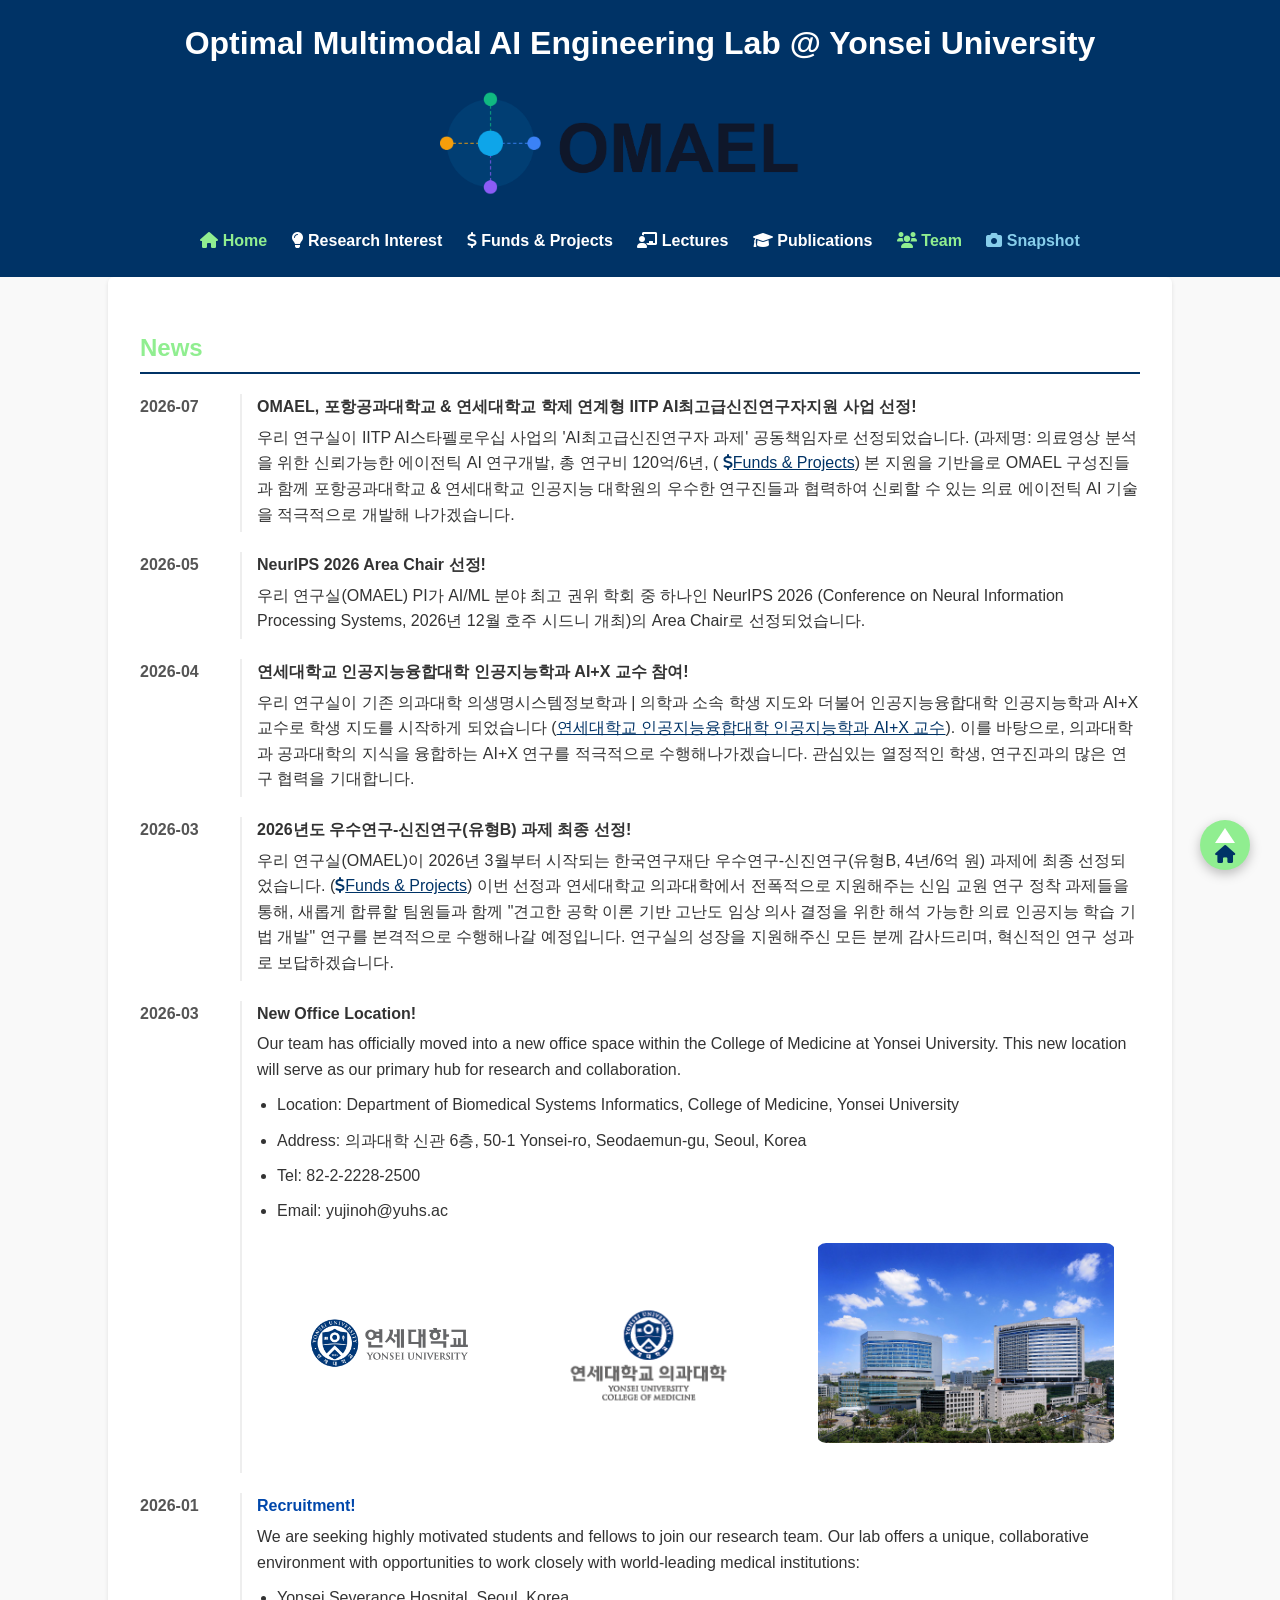
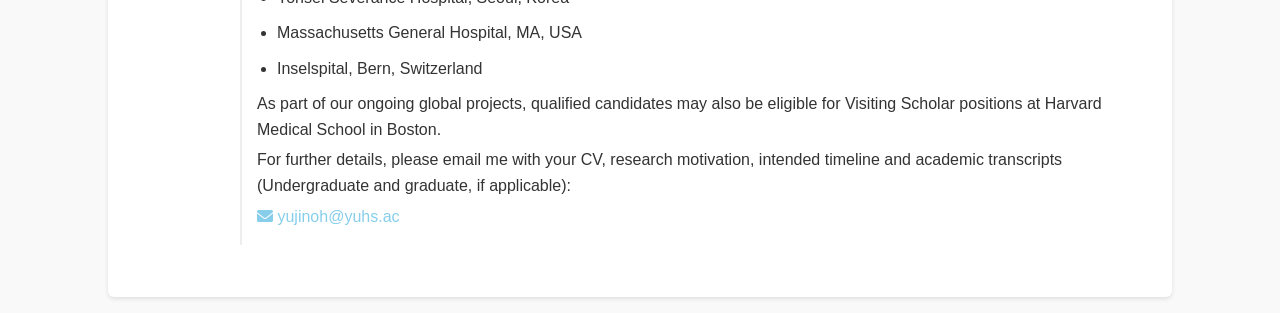
==== index.html @ aa3c833e "Update index.html" ====
<!DOCTYPE html>
<html lang="en">

<head>
  
  <meta charset="UTF-8">
  <meta name="viewport" content="width=device-width, initial-scale=1.0">
  <link rel="stylesheet" href="https://cdnjs.cloudflare.com/ajax/libs/font-awesome/6.0.0/css/all.min.css">
  <title>OMAEL | Yonsei University </title>
  <link rel="stylesheet" href="style.css"> 
  <div id="top"></div>
  
</head>
  
<body>
  
  <header id="common-header"></header>  
  
<script>
    fetch('header.html')
      .then(response => response.text())
      .then(data => {
        document.getElementById('common-header').innerHTML = data;
      })
      .catch(error => console.error('Error loading header:', error));
  </script>
  
<section id="news">
  <h2>News</h2>
  <ul style="list-style-type: none; padding-left: 0;">

    <li style="display: flex; margin-bottom: 20px; align-items: baseline;">
      <div style="min-width: 100px; font-weight: bold; color: #555;">
        2026-07
      </div>
      <div style="padding-left: 15px; border-left: 2px solid #eee;">
        <strong>OMAEL, 포항공과대학교 & 연세대학교 학제 연계형 IITP AI최고급신진연구자지원 사업 선정! </strong>
        <p style="margin: 5px 0;">
          우리 연구실이 IITP AI스타펠로우십 사업의 'AI최고급신진연구자 과제' 공동책임자로 선정되었습니다. (과제명: 의료영상 분석을 위한 신뢰가능한 에이전틱 AI 연구개발, 총 연구비 120억/6년, (
          <a href="#funds"><i class="fas fa-dollar-sign"></i>Funds & Projects</a>) 본 지원을 기반을로 OMAEL 구성진들과 함께 포항공과대학교 & 연세대학교 인공지능 대학원의 우수한 연구진들과 협력하여 신뢰할 수 있는 의료 에이전틱 AI 기술을 적극적으로 개발해 나가겠습니다. </p>
      </div>     
    </li>
    
     <li style="display: flex; margin-bottom: 20px; align-items: baseline;">
      <div style="min-width: 100px; font-weight: bold; color: #555;">
        2026-05
      </div>
      <div style="padding-left: 15px; border-left: 2px solid #eee;">
        <strong>NeurIPS 2026 Area Chair 선정! </strong>
        <p style="margin: 5px 0;">
          우리 연구실(OMAEL) PI가 AI/ML 분야 최고 권위 학회 중 하나인 NeurIPS 2026 (Conference on Neural Information Processing Systems, 2026년 12월 호주 시드니 개최)의 Area Chair로 선정되었습니다.  </p>
      </div>     
    </li>

    <li style="display: flex; margin-bottom: 20px; align-items: baseline;">
      <div style="min-width: 100px; font-weight: bold; color: #555;">
        2026-04
      </div>
      <div style="padding-left: 15px; border-left: 2px solid #eee;">
        <strong>연세대학교 인공지능융합대학 인공지능학과 AI+X 교수 참여! </strong>
        <p style="margin: 5px 0;">우리 연구실이 기존 의과대학 의생명시스템정보학과 | 의학과 소속 학생 지도와 더불어 인공지능융합대학 인공지능학과 AI+X 교수로 학생 지도를 시작하게 되었습니다 (<a href="https://cs.yonsei.ac.kr/csai/member/AIXprofessor.do">연세대학교 인공지능융합대학 인공지능학과 AI+X 교수</a>).
          이를 바탕으로, 의과대학과 공과대학의 지식을 융합하는 AI+X 연구를 적극적으로 수행해나가겠습니다. 관심있는 열정적인 학생, 연구진과의 많은 연구 협력을 기대합니다.</p>
      </div>     
    </li>

    <li style="display: flex; margin-bottom: 20px; align-items: baseline;">
      <div style="min-width: 100px; font-weight: bold; color: #555;">
        2026-03
      </div>
      <div style="padding-left: 15px; border-left: 2px solid #eee;">
        <strong>2026년도 우수연구-신진연구(유형B) 과제 최종 선정!</strong>
        <p style="margin: 5px 0;">우리 연구실(OMAEL)이 2026년 3월부터 시작되는 한국연구재단 우수연구-신진연구(유형B, 4년/6억 원) 과제에 최종 선정되었습니다. (<a href="#funds"><i class="fas fa-dollar-sign"></i>Funds & Projects</a>)
          이번 선정과 연세대학교 의과대학에서 전폭적으로 지원해주는 신임 교원 연구 정착 과제들을 통해, 새롭게 합류할 팀원들과 함께 "견고한 공학 이론 기반 고난도 임상 의사 결정을 위한 해석 가능한 의료 인공지능 학습 기법 개발" 연구를 본격적으로 수행해나갈 예정입니다. 연구실의 성장을 지원해주신 모든 분께 감사드리며, 혁신적인 연구 성과로 보답하겠습니다.</p>
      </div>     
    </li>

    
    <li style="display: flex; margin-bottom: 20px; align-items: baseline;">
      <div style="min-width: 100px; font-weight: bold; color: #555;">
        2026-03
      </div>
      <div style="padding-left: 15px; border-left: 2px solid #eee;">
        <strong>New Office Location!</strong>
        <p style="margin: 5px 0;">Our team has officially moved into a new office space within the College of Medicine at Yonsei University. This new location will serve as our primary hub for research and collaboration.</p>
        <ul style="list-style-type: disc; padding-left: 20px; margin: 10px 0;">
          <li>Location: Department of Biomedical Systems Informatics, College of Medicine, Yonsei University</li>
          <li>Address: 의과대학 신관 6층, 50-1 Yonsei-ro, Seodaemun-gu, Seoul, Korea</li>
          <li>Tel: 82-2-2228-2500</li>
          <li>Email: yujinoh@yuhs.ac</li>
          <div class="figure-row" style="display: flex; flex-wrap: wrap; gap: 15px; border: none; box-shadow: none; align-items: center;">
            <img src="images/ys.jpg" alt="yonsei university" oncontextmenu="return false;" draggable="false" 
                 style="pointer-events: none; border: none; box-shadow: none; outline: none; background: none; 
                        flex: 1 1 200px; max-width: 185px; width: 100%; height: auto; display: block;">
            <img src="images/yucm.png" alt="YUCM" oncontextmenu="return false;" draggable="false" 
                 style="pointer-events: none; border: none; box-shadow: none; outline: none; background: none; 
                        flex: 1 1 300px; max-width: 300px; width: 100%; height: auto; display: block;">
            <img src="images/sh.jpg" alt="severance" oncontextmenu="return false;" draggable="false" 
                 style="pointer-events: none; border: none; box-shadow: none; outline: none; background: none; 
                        flex: 1 1 300px; max-width: 300px; width: 100%; height: auto; display: block;">   
          </div>
      </div>     
    </li>
    
    <li style="display: flex; margin-bottom: 20px; align-items: baseline;">
      <div style="min-width: 100px; font-weight: bold; color: #555;">
        2026-01
      </div>
      
      <div style="padding-left: 15px; border-left: 2px solid #eee;">
        <div style="font-weight: bold; color: #0047AB; margin-bottom: 2px;">
          Recruitment!
        </div>
        <!-- <div style="font-weight: bold; color: #333;">
          : M.S., Ph.D., and Postdoctoral Fellows
        </div> -->
        <p style="margin: 5px 0;">We are seeking highly motivated students and fellows to join our research team. Our lab offers a unique, collaborative environment with opportunities to work closely with world-leading medical institutions:</p>
        <ul style="list-style-type: disc; padding-left: 20px; margin: 10px 0;">
          <li>Yonsei Severance Hospital, Seoul, Korea</li>
          <li>Massachusetts General Hospital, MA, USA</li>
          <li>Inselspital, Bern, Switzerland</li>
        </ul>
        <p style="margin: 5px 0;">As part of our ongoing global projects, qualified candidates may also be eligible for Visiting Scholar positions at Harvard Medical School in Boston.</p>
        <p style="margin: 5px 0;">
           For further details, please email me with your CV, research motivation, intended timeline and academic transcripts (Undergraduate and graduate, if applicable):  <div class="contact-info"><i class="fas fa-envelope" style="color: #87CEEB;"></i> yujinoh@yuhs.ac</div></p>
      </div>     
    </li>

    
  </ul>
</section>



  <a href="#top" id="backToTop" title="Go to top">
    <div class="triangle-up"></div>
    <i class="fas fa-home home-icon"></i>
  </a>
      
</body>
</html>
---- style.css ----
body {
  font-family: Arial, sans-serif;
  line-height: 1.6;
  margin: 0;
  padding: 0;
  color: #333;
  background: #f9f9f9;
}
/* Mobile adjustments */
@media only screen and (max-width: 600px) 
{
  body {
    font-size: 14px;        
    line-height: 1.4;       
  }
}
header {
  background: #003366;
  color: #fff;
  padding: 1.5rem;
  text-align: center;
}
header h1 {
  margin: 0;
  margin-bottom: 1.5rem; 
  font-size: 2rem;       
  line-height: 1.2;
}
nav {
  margin-top: 0rem;
}
nav a {
  color: #fff;
  margin: 0 10px;
  text-decoration: none;
  font-weight: bold;
}
@media only screen and (max-width: 600px) {
  nav {
    display: flex;          
    flex-direction: row;    
    flex-wrap: wrap;        
    justify-content: center; 
    max-width: 100%;        
    gap: 0px 10px;        
    padding: 10px;
  }

  nav a {
    display: inline-flex;  
    align-items: center;
    width: auto;            
    padding: 5px 3px;      
    font-size: 0.9rem;      
    border-bottom: none;    
    white-space: nowrap;    
  }

  nav a i {
    width: auto;            
    margin-right: 6px;     
  }
}
section {
  max-width: 1000px;
  margin: auto;
  padding: 2rem;
  background: #fff;
  margin-bottom: 1rem;
  border-radius: 6px;
  box-shadow: 0 2px 4px rgba(0,0,0,0.1);
}
h2 {
  border-bottom: 2px solid #003366;
  padding-bottom: 0.3rem;
  color: #003366;
}
#news > h2 {
  color: lightgreen;
}
#publications > h2 {
  color: lightgreen;
}
ul {
  list-style: none;
  padding-left: 0;
}
li {
  margin-bottom: 0.6rem;
}
a { color: #003366; }
.sky-blue-link {
  color: #87CEEB;
  text-decoration: none;
}
.sky-blue-link:hover {
  text-decoration: underline;
}
.light-green-link {
  color: lightgreen;
}
/* ---------- Add figure-row styles here ---------- */
.cv-list {
  list-style: none;
  padding-left: 0;
  margin: 0;
}
.cv-list li {
  display: flex;
  justify-content: space-between;
  align-items: baseline;
  margin-bottom: 0.5em;
}
.cv-list .institution {
  flex: 2;           /* left column */
  text-align: left;
}
.cv-list .role {
  flex: 3;           /* middle column */
  text-align: left;
}
.cv-list .duration {
  flex: 1;           /* right column */
  text-align: right;
  color: #555;
  white-space: nowrap; /* prevent line break */
}
.pub-title {
  font-size: 1em;
  margin-bottom: 3px;
}
.authors {
  font-size: 0.9em;
  margin-bottom: 4px;
}
.pub-meta {
  display: flex;
  justify-content: space-between;
  font-size: 0.9em;
}
.pub-meta .role {
  font-style: italic
}
.pub-meta .duration {
  white-space: nowrap;
  margin-left: 12px;
}
ol.pub-list {
  list-style: decimal;
  padding-left: 2.2rem;
  margin: 0;
}
ol.pub-list > li {
  padding-left: 0.3rem;
}
ol.pub-list > li::marker {
  color: #003366;
  font-weight: bold;
}
/* ---------- Add figure-row styles here ---------- */
.figure-row {
  display: flex;
  justify-content: center;
  gap: 30px;
  margin-top: 20px;
  margin-bottom: 30px;
  flex-wrap: wrap; /* wrap to next line if screen is small */
}
.figure-row img {
  width: auto;
  max-height: 200px;
  border-radius: 10px;
  box-shadow: 0 2px 6px rgba(0,0,0,0.2);
  object-fit: contain;
  pointer-events: none; /* keep non-interactive */
  user-select: none;
}  
.contact-info {
  font-family: Arial, sans-serif;
  font-style: normal;
  color: #87CEEB;
}
html {
  scroll-behavior: smooth;
}
#backToTop {
  position: fixed;
  bottom: 30px;
  right: 30px;
  z-index: 1000;
  background-color: lightgreen;
  color: #003366; /* Color of the home icon */
  width: 50px;
  height: 50px;
  border-radius: 50%;
  box-shadow: 0 4px 12px rgba(0,0,0,0.25);
  display: flex;
  flex-direction: column; /* Stack triangle over home */
  align-items: center;
  justify-content: center;
  text-decoration: none !important;
  transition: transform 0.3s ease, background-color 0.3s;
}

#backToTop:hover {
  background-color: #90ee90;
  transform: translateY(-5px);
}

/* The Triangle (Up Arrow) */
.triangle-up {
  width: 0;
  height: 0;
  border-left: 10px solid transparent;
  border-right: 10px solid transparent;
  border-bottom: 15px solid white; /* Matches home icon color */
  margin-bottom: 2px; /* Small gap between triangle and house */
}

/* The Home Icon */
.home-icon {
  font-size: 18px;
}

/* Mobile Adjustments */
  @media only screen and (max-width: 600px) {
    #backToTop {
      bottom: 20px;
      right: 20px;
      width: 50px;
      height: 50px;
    }
    .triangle-up {
      border-left: 10px solid transparent;
      border-right: 10px solid transparent;
      border-bottom: 15px solid white;
    }
    .home-icon {
      font-size: 16px;
    }
  }
  @media only screen and (max-width: 600px) {
    #lecture li { flex-direction: column; }
    #lecture li div:first-child { flex: 0 0 auto !important; width: 100%; margin-bottom: 10px; }
    .team-list li[style*="display: flex"] > div:first-child { 
      flex: 0 0 100px !important;   
      width: 100px !important;
      max-width: 100px !important;
    }
  }
   /* Snapshot Grid Layout (3xN) */
  .snapshot-grid {
    display: grid;
    grid-template-columns: repeat(3, 1fr); 
    gap: 30px;
  }

  @media (max-width: 600px) {
    .snapshot-grid {
      grid-template-columns: 1fr;
      gap: 20px; 
    }
  
    .snapshot-item img {
      height: 200px; 
    }
  }

  .snapshot-item {
    background: #fff;
    border-radius: 12px;
    overflow: hidden;
    box-shadow: 0 10px 20px rgba(0,0,0,0.05);
    transition: transform 0.3s ease, box-shadow 0.3s ease;
    display: flex;
    flex-direction: column;
  }
  .snapshot-item:hover {
    transform: translateY(-8px);
    box-shadow: 0 15px 30px rgba(0,0,0,0.1);
  }

  .snapshot-item img {
    width: 100%;
    height: 240px; 
    object-fit: cover; 
    display: block;
  }

  .snapshot-info {
    padding: 20px;
    flex-grow: 1;
  }
  .snapshot-date {
    color: #87CEEB; /* Sky Blue Date */
    font-size: 0.85rem;
    font-weight: bold;
    display: block;
    margin-bottom: 8px;
  }
  .snapshot-info h3 {
    margin: 0 0 10px 0;
    font-size: 1.2rem;
    color: #003366;
  }
  .snapshot-info p {
    margin: 0;
    font-size: 0.85rem;
    color: #666;
    line-height: 1.5;
  }

.team-list {
  list-style: none;
  padding: 0;
}

.team-category-title {
  font-weight: bold;
  color: #333;
  margin-bottom: 20px;
  margin-top: 40px;
  font-size: 1.2em;
  border-left: 4px solid #003366;
  padding-left: 10px;
}


.team-member {
  display: flex;
  gap: 25px;
  margin-bottom: 40px;
  align-items: flex-start;
}

.member-profile {
  display: flex;
  flex-direction: column;
  width: 100%;
  max-width: 200px;
  text-align: left;
}

.member-photo {
  width: 100%;
  height: auto;
  border-radius: 4px;
  display: block;
  margin-bottom: 10px;
  box-shadow: 0 2px 5px rgba(0,0,0,0.1);
}

.member-name {
  font-weight: bold;
  font-size: 1.05em;
  color: #333;
  margin-bottom: 5px;
}

.member-contacts {
  display: block;
  text-align: left;
  font-size: 0.9em;
  line-height: 1.6;
  color: #555;
}

.member-details .member-contacts {
  display: flex;
  justify-content: space-between;
  align-items: center;
  padding: 4px 8px;       
  background-color: #f9f9f9; 
  border-radius: 4px;     
}

.member-details .role {
  font-size: 0.95rem;
  font-weight: 300;
  color: #333;           
}

.member-details .duration {
  font-size: 0.85rem;    
  color: #888;            
  font-style: italic;   
}


@media only screen and (max-width: 600px) {
  .member-details .member-contacts {
    flex-direction: column;   
    align-items: flex-start;  
  }

  .member-details .duration {
    margin-left: 0;          
    margin-top: 2px;          
    text-align: left;        
  }
}

.member-contacts i {
  width: 18px;
  color: #003366;
}

.contact-links {
  display: flex;
  gap: 8px;
  flex-wrap: wrap;
  align-items: center;
  margin-top: 5px;
}

.member-details {
  flex: 1;
  text-align: left;
  padding-left: 25px;
  border-left: 2px solid #eee;
}

.details-list {
  list-style: none;
  padding: 0;
  margin: 0;
}

.details-item {
  margin-bottom: 20px;
}

.inst-name {
  display: block;
  font-size: 1.15rem;     
  font-weight: 800;       
  color: #1a1a1a;         
  margin-bottom: 2px;    
  line-height: 1.3;
}
.dept-name {
  display: block;
  font-size: 1rem;
  font-weight: 500;      
  color: #555;            
  margin-bottom: 10px;   
}

@media only screen and (max-width: 600px) {
  .team-member {
    display: flex !important; 
    flex-direction: row !important;
    gap: 12px;
    align-items: flex-start;
    width: 100%;
    list-style: none;          
    margin-bottom: 30px;       
  }

  .member-profile {
    flex: 0 0 100px !important;  
    width: 100px !important;
    max-width: 100px;
    margin: 0;
    text-align: left;         
  }
  
  .member-profile img {
    width: 100%;                
    height: auto;
  }

  .member-profile .member-name {
    font-size: 0.8rem;
    margin-top: 5px;
    word-break: keep-all;       
    text-align: left;  
  }

  .member-details {
    flex: 1 !important;         
    padding-left: 10px;
    border-left: 1px solid #eee;
    border-top: none;
    padding-top: 0;
    min-width: 0;             
  }

  .inst-name {
    font-size: 0.85rem;
    line-height: 1.2;
    display: block;
    margin-bottom: 4px;
  }

  .dept-name {
    font-size: 0.75rem;
    color: #666;
    margin-bottom: 8px;
    line-height: 1.3;
  }

  .member-details .member-contacts {
    display: flex !important;
    flex-direction: row !important;
    justify-content: space-between;
    align-items: flex-start;
    background: none;           
    padding: 0;
  }

  .member-details .role {
    font-size: 0.7rem;
    flex: 1;
    padding-right: 5px;
  }

  .member-details .duration {
    font-size: 0.7rem;
    color: #999;
    white-space: nowrap;        
  }
  
  .member-profile .member-contacts div[style*="margin-bottom"] {
    margin-bottom: 2px !important; 
    font-size: 0.7rem;            
    line-height: 1.2;
  }

  .member-profile .contact-links {
    display: flex;                 
    flex-wrap: wrap;               
    gap: 2px;                     
    font-size: 0.7rem;           
  }

  .member-profile .contact-links span[style*="color: #ccc"] {
    display: none;                
  }
  .member-profile .contact-links a {
    display: inline-block;
    padding: 1px 0;                
  }

  .member-profile .member-contacts i.fas {
    display: none !important;
  }
  
  .member-profile .member-contacts div {
    margin-left: 0;
    padding-left: 0;
  }
}


/* ============================================================
   Compact team layout (added)
   ============================================================ */

/* 3-column card grid for students / researchers */
.team-card-grid {
  list-style: none;
  padding: 0;
  margin: 0 0 20px 0;
  display: grid;
  grid-template-columns: repeat(2, 1fr);
  gap: 20px;
}

.team-card {
  background: #fff;
  border: 1px solid #eee;
  border-radius: 10px;
  padding: 14px;
  display: grid;
  grid-template-columns: 90px 1fr;
  column-gap: 14px;
  align-items: start;
  text-align: left;
  box-shadow: 0 2px 6px rgba(0,0,0,0.05);
  transition: transform 0.2s ease, box-shadow 0.2s ease;
}
.team-card:hover {
  transform: translateY(-3px);
  box-shadow: 0 6px 14px rgba(0,0,0,0.08);
}
.team-card .member-photo {
  width: 90px !important;
  height: 120px !important;
  object-fit: cover;
  border-radius: 50%;
  margin: 0 !important;
  box-shadow: 0 2px 5px rgba(0,0,0,0.1);
  grid-row: span 2;
  align-self: start;
}
.team-card .member-name {
  font-weight: bold;
  font-size: 1.1rem;
  color: #1a1a1a;
  margin-bottom: 4px;
  line-height: 1.3;
}
.team-card .card-role-tag {
  font-size: 0.82rem;
  color: #003366;
  font-weight: 600;
  line-height: 1.3;
  margin-top: 1px;
  margin-bottom: 2px;
}
@media only screen and (max-width: 600px) {
  .team-card .card-role-tag { font-size: 0.7rem; }
}




.team-card .card-current {
  grid-column: 1 / -1;
  font-size: 0.78rem;
  color: #444;
  line-height: 1.45;
  margin-top: 6px;
  padding-top: 6px;
  border-top: 1px dashed #e2e2e2;
}
.team-card .card-current .cur-inst { color: #003366; font-weight: 600; }
.team-card .card-current .cur-role { color: #555; }
.team-card .card-current .cur-dur  { color: #888; font-style: italic; white-space: nowrap; }

@media only screen and (max-width: 600px) {
  .team-card .card-current { font-size: 0.68rem; }
}

.team-card .card-prev {
  grid-column: 1 / -1;
  font-size: 0.72rem;
  color: #777;
  line-height: 1.4;
  border-top: 1px dashed #e2e2e2;
  padding-top: 6px;
  margin-top: 6px;
}
.team-card .card-contact {
  grid-column: 1 / -1;
  font-size: 0.72rem;
  color: #555;
  margin-top: 6px;
  word-break: break-all;
}
.team-card .contact-links {
  grid-column: 1 / -1;
  justify-content: flex-start;
  font-size: 0.75rem;
  margin-top: 2px;
}

@media only screen and (max-width: 900px) {
  .team-card-grid { grid-template-columns: repeat(2, 1fr); gap: 14px; }
}
@media only screen and (max-width: 600px) {
  .team-card-grid { grid-template-columns: 1fr; gap: 12px; }
  .team-card { padding: 10px; grid-template-columns: 70px 1fr; column-gap: 10px; }
  .team-card .member-photo { width: 70px !important; height: 70px !important; }
  .team-card .member-name { font-size: 0.85rem; }
  .team-card .card-prev,
  .team-card .card-contact { font-size: 0.62rem; }
}

/* PI block – slightly compact version */
.team-member.pi-compact { gap: 18px; margin-bottom: 28px; }
.team-member.pi-compact .member-profile { max-width: 160px; }
.team-member.pi-compact .member-photo {
  width: 150px !important;
  height: auto !important;
  max-height: 240px;
  object-fit: contain;
  border-radius: 8px;
  margin-bottom: 10px;
  display: block;
}
.team-member.pi-compact .member-details { padding-left: 18px; }
.team-member.pi-compact .details-item { margin-bottom: 12px; }
.team-member.pi-compact .inst-name { font-size: 1.02rem; margin-bottom: 1px; }
.team-member.pi-compact .dept-name { font-size: 0.88rem; margin-bottom: 5px; }
.team-member.pi-compact .member-details .member-contacts { padding: 2px 6px; }
.team-member.pi-compact .member-details .role { font-size: 0.85rem; }
.team-member.pi-compact .member-details .duration { font-size: 0.78rem; }

@media only screen and (max-width: 600px) {
  /* PI section: cap photo to the mobile profile column so it can't overflow */
  .team-member.pi-compact {
    flex-wrap: nowrap;
    overflow: hidden;
  }
  .team-member.pi-compact .member-profile {
    flex: 0 0 90px !important;
    width: 90px !important;
    max-width: 90px !important;
    min-width: 0 !important;
    box-sizing: border-box;
  }
  .team-member.pi-compact .member-photo {
    width: 90px !important;
    max-width: 90px !important;
    height: auto !important;
    max-height: 130px;
    object-fit: cover;
    box-sizing: border-box;
  }
  .team-member.pi-compact .member-details {
    min-width: 0 !important;
    overflow-wrap: anywhere;
    word-break: break-word;
  }
  .team-member.pi-compact .inst-name,
  .team-member.pi-compact .dept-name {
    overflow-wrap: anywhere;
    word-break: break-word;
  }
  .team-member.pi-compact .inst-name { font-size: 0.85rem; }
  .team-member.pi-compact .dept-name { font-size: 0.70rem; }
  .team-member.pi-compact .member-details .role { font-size: 0.65rem; }
  .team-member.pi-compact .member-details .duration { font-size: 0.65rem; }
}
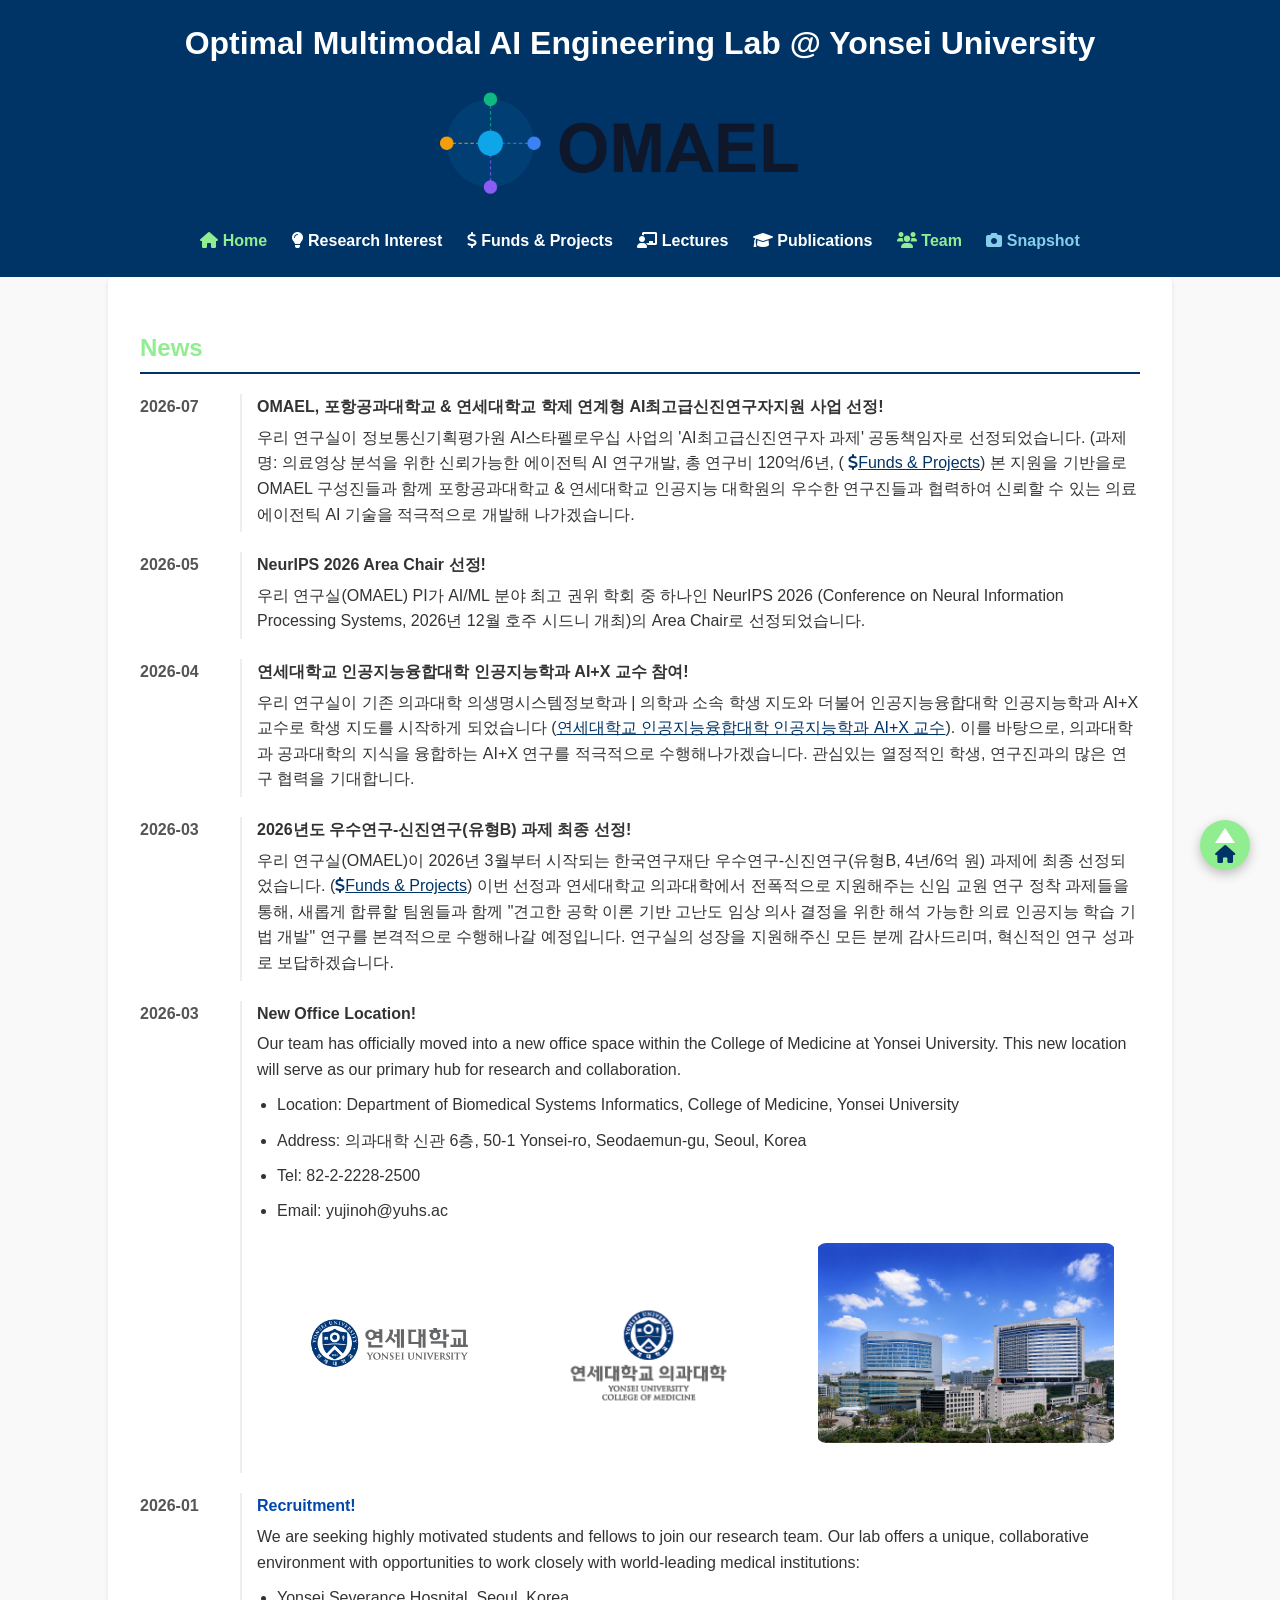
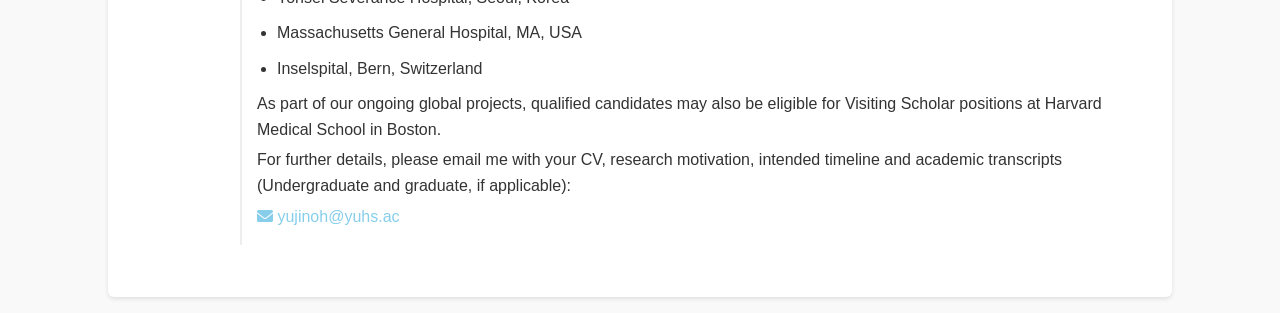
==== commit 4711fc5d: "Correct funding source in project description Updated project description to reflect the correct fun" ====
--- a/index.html
+++ b/index.html
@@ -34,9 +34,9 @@
         2026-07
       </div>
       <div style="padding-left: 15px; border-left: 2px solid #eee;">
-        <strong>OMAEL, 포항공과대학교 & 연세대학교 학제 연계형 IITP AI최고급신진연구자지원 사업 선정! </strong>
+        <strong>OMAEL, 포항공과대학교 & 연세대학교 학제 연계형 AI최고급신진연구자지원 사업 선정! </strong>
         <p style="margin: 5px 0;">
-          우리 연구실이 IITP AI스타펠로우십 사업의 'AI최고급신진연구자 과제' 공동책임자로 선정되었습니다. (과제명: 의료영상 분석을 위한 신뢰가능한 에이전틱 AI 연구개발, 총 연구비 120억/6년, (
+          우리 연구실이 정보통신기획평가원 AI스타펠로우십 사업의 'AI최고급신진연구자 과제' 공동책임자로 선정되었습니다. (과제명: 의료영상 분석을 위한 신뢰가능한 에이전틱 AI 연구개발, 총 연구비 120억/6년, (
           <a href="#funds"><i class="fas fa-dollar-sign"></i>Funds & Projects</a>) 본 지원을 기반을로 OMAEL 구성진들과 함께 포항공과대학교 & 연세대학교 인공지능 대학원의 우수한 연구진들과 협력하여 신뢰할 수 있는 의료 에이전틱 AI 기술을 적극적으로 개발해 나가겠습니다. </p>
       </div>     
     </li>
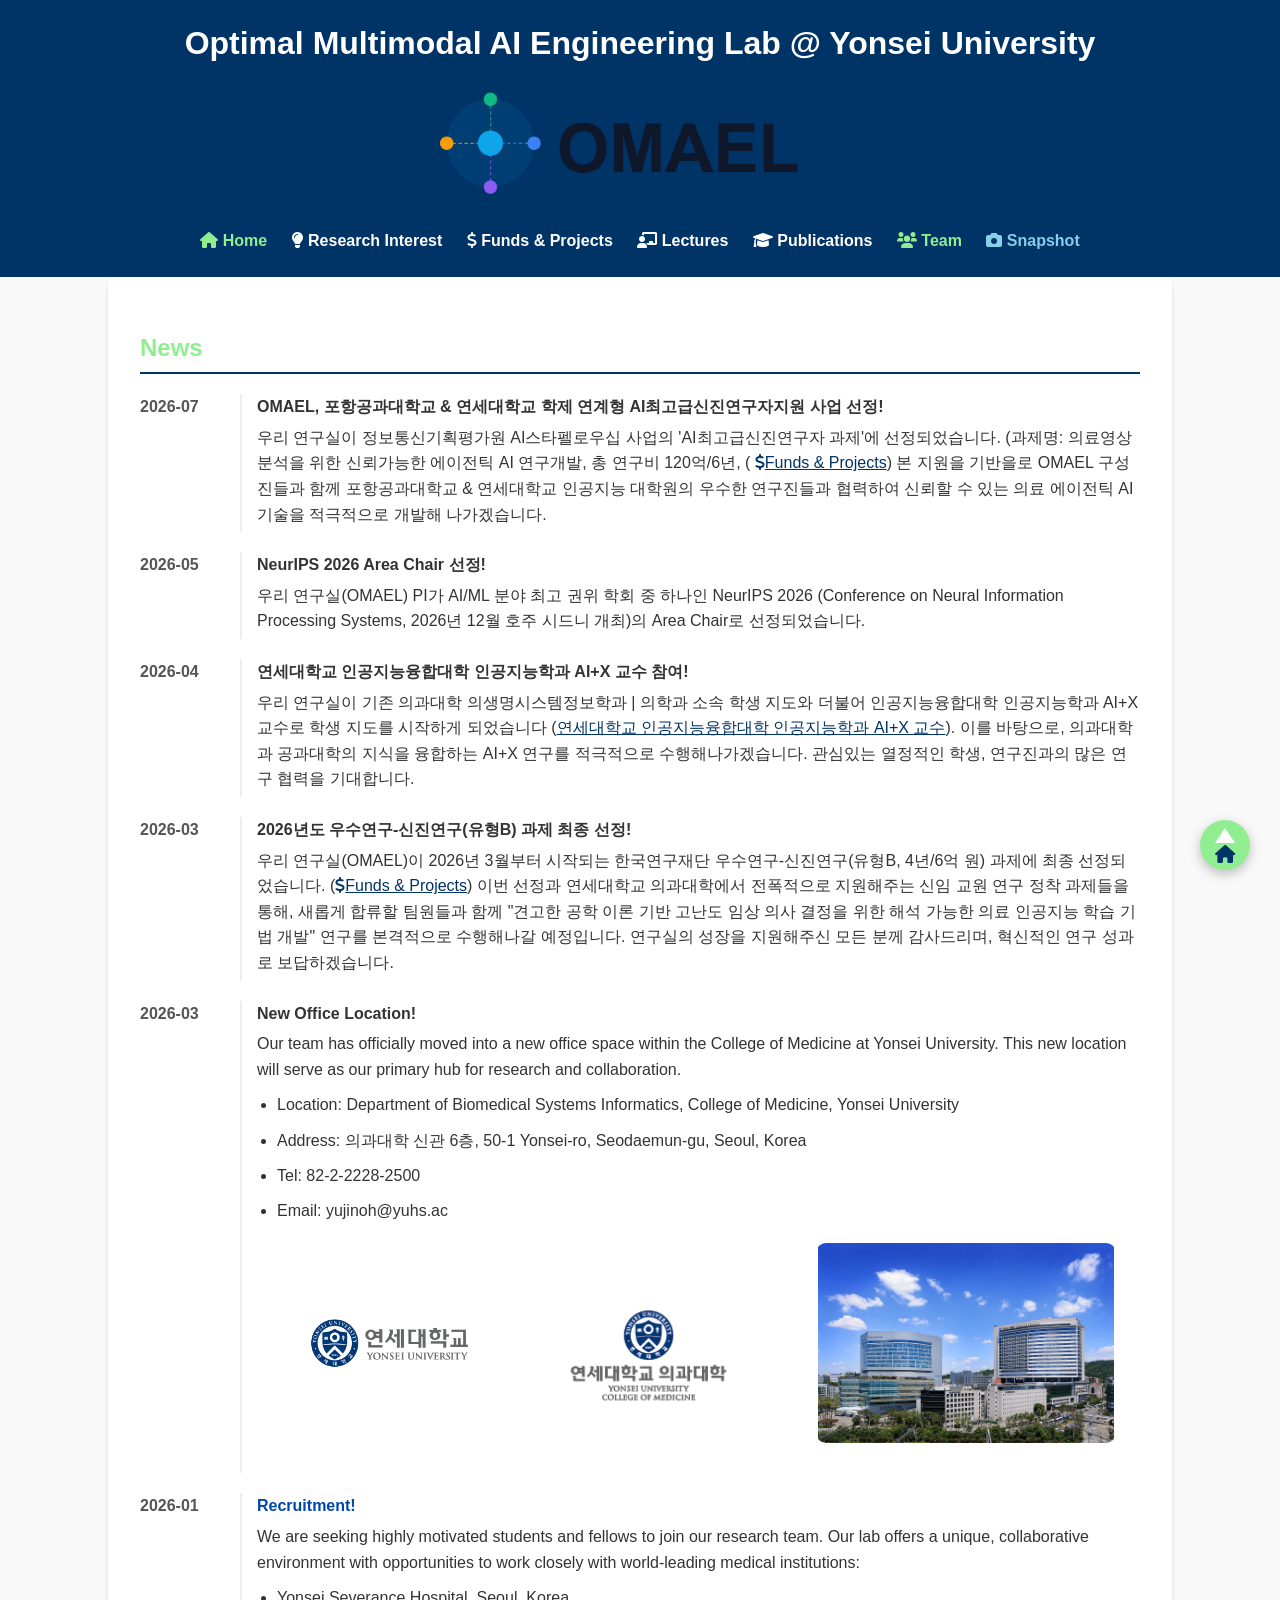
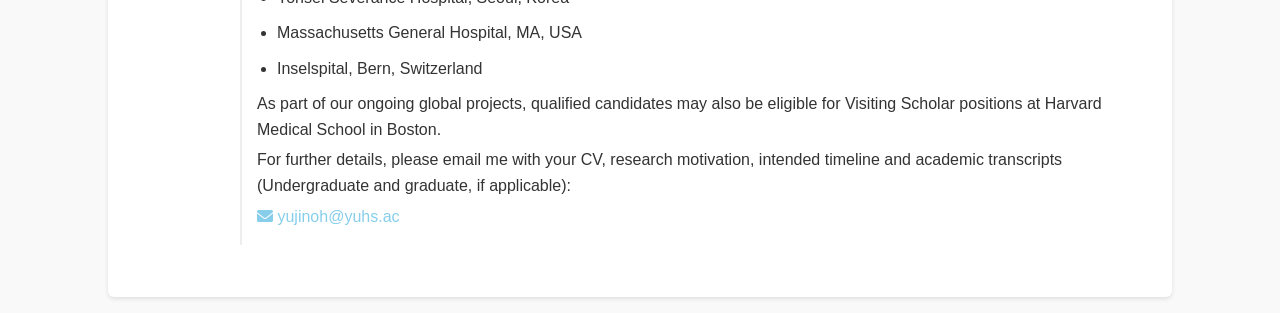
==== commit ca05f5d4: "Fix typo in project announcement text" ====
--- a/index.html
+++ b/index.html
@@ -36,7 +36,7 @@
       <div style="padding-left: 15px; border-left: 2px solid #eee;">
         <strong>OMAEL, 포항공과대학교 & 연세대학교 학제 연계형 AI최고급신진연구자지원 사업 선정! </strong>
         <p style="margin: 5px 0;">
-          우리 연구실이 정보통신기획평가원 AI스타펠로우십 사업의 'AI최고급신진연구자 과제' 공동책임자로 선정되었습니다. (과제명: 의료영상 분석을 위한 신뢰가능한 에이전틱 AI 연구개발, 총 연구비 120억/6년, (
+          우리 연구실이 정보통신기획평가원 AI스타펠로우십 사업의 'AI최고급신진연구자 과제'에 선정되었습니다. (과제명: 의료영상 분석을 위한 신뢰가능한 에이전틱 AI 연구개발, 총 연구비 120억/6년, (
           <a href="#funds"><i class="fas fa-dollar-sign"></i>Funds & Projects</a>) 본 지원을 기반을로 OMAEL 구성진들과 함께 포항공과대학교 & 연세대학교 인공지능 대학원의 우수한 연구진들과 협력하여 신뢰할 수 있는 의료 에이전틱 AI 기술을 적극적으로 개발해 나가겠습니다. </p>
       </div>     
     </li>
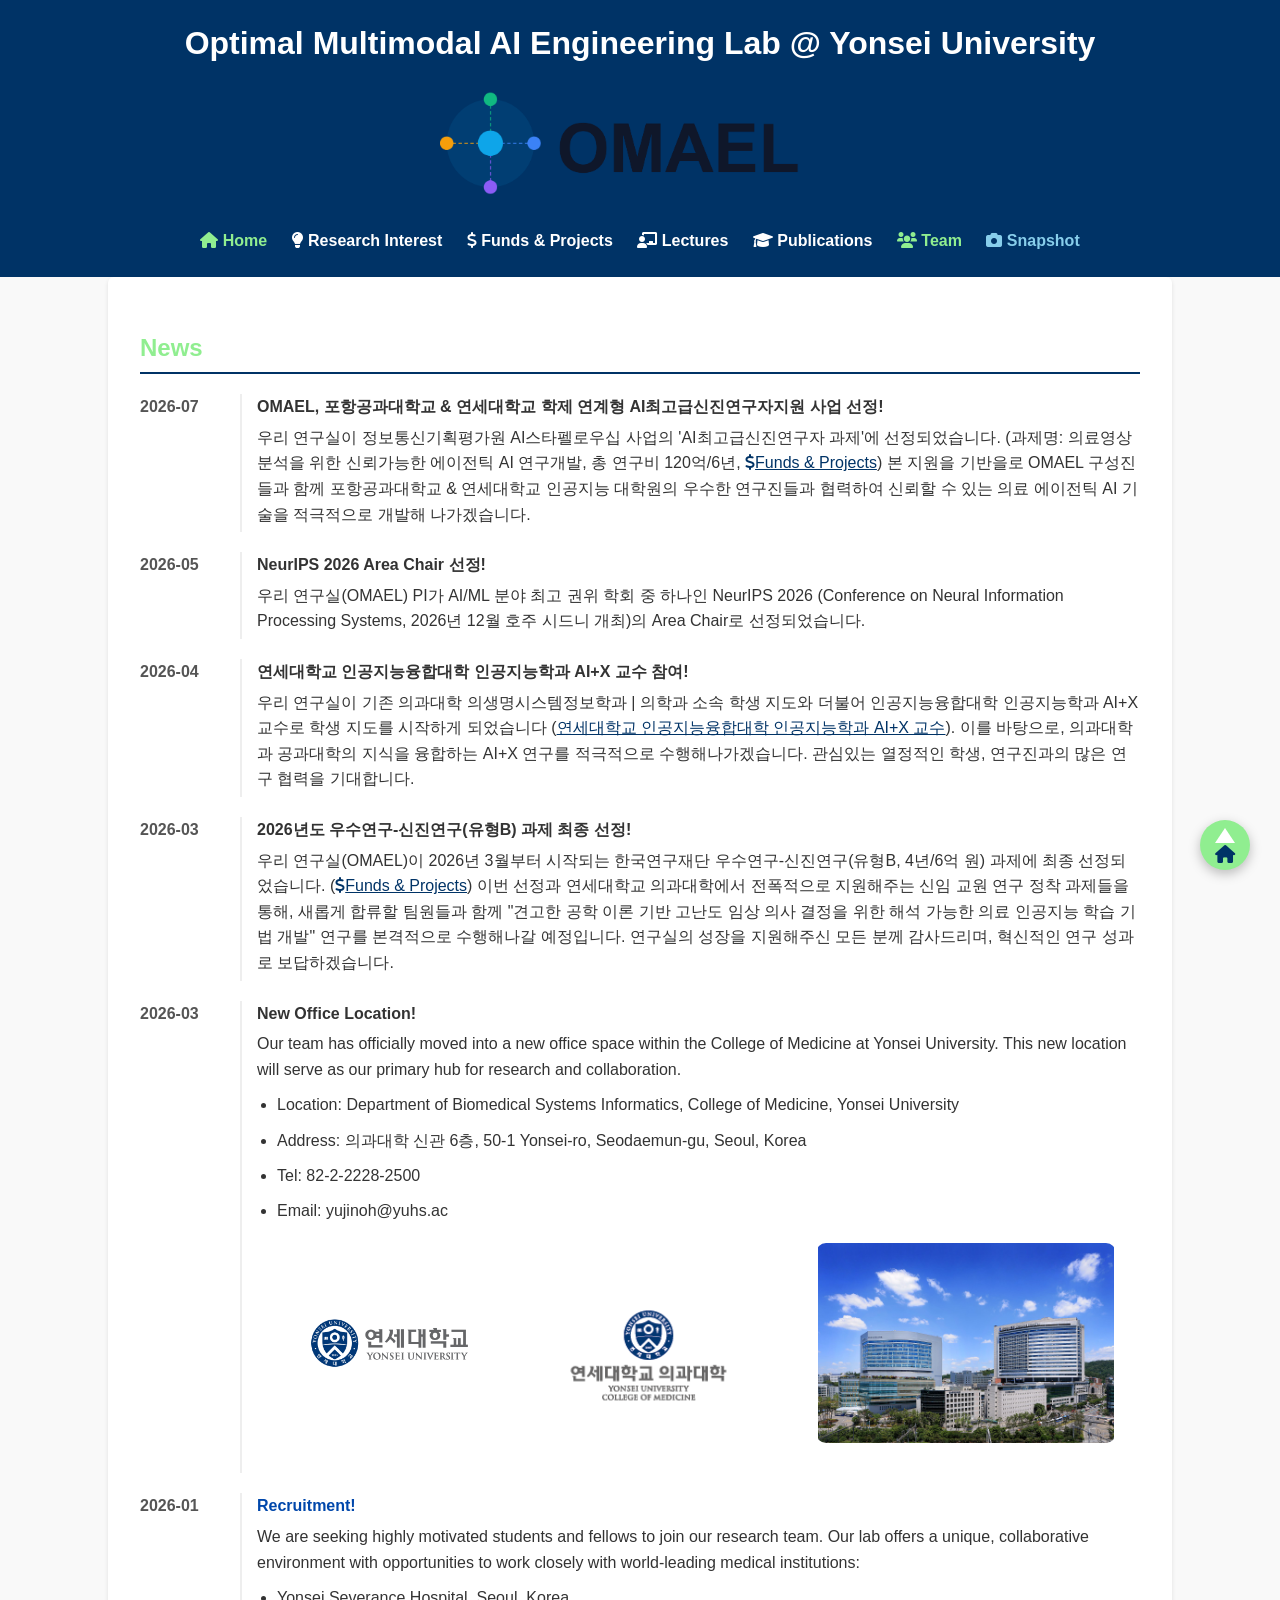
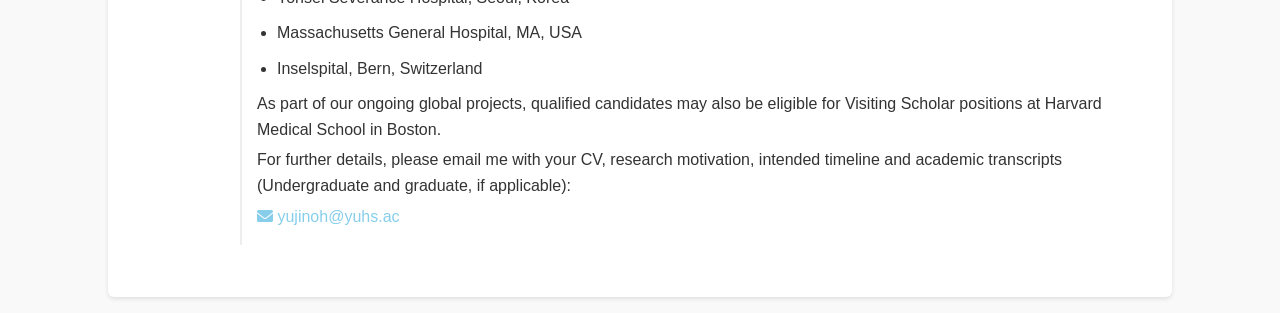
==== commit 5d35bbb1: "Update index.html" ====
--- a/index.html
+++ b/index.html
@@ -36,8 +36,7 @@
       <div style="padding-left: 15px; border-left: 2px solid #eee;">
         <strong>OMAEL, 포항공과대학교 & 연세대학교 학제 연계형 AI최고급신진연구자지원 사업 선정! </strong>
         <p style="margin: 5px 0;">
-          우리 연구실이 정보통신기획평가원 AI스타펠로우십 사업의 'AI최고급신진연구자 과제'에 선정되었습니다. (과제명: 의료영상 분석을 위한 신뢰가능한 에이전틱 AI 연구개발, 총 연구비 120억/6년, (
-          <a href="#funds"><i class="fas fa-dollar-sign"></i>Funds & Projects</a>) 본 지원을 기반을로 OMAEL 구성진들과 함께 포항공과대학교 & 연세대학교 인공지능 대학원의 우수한 연구진들과 협력하여 신뢰할 수 있는 의료 에이전틱 AI 기술을 적극적으로 개발해 나가겠습니다. </p>
+          우리 연구실이 정보통신기획평가원 AI스타펠로우십 사업의 'AI최고급신진연구자 과제'에 선정되었습니다. (과제명: 의료영상 분석을 위한 신뢰가능한 에이전틱 AI 연구개발, 총 연구비 120억/6년, <a href="#funds"><i class="fas fa-dollar-sign"></i>Funds & Projects</a>) 본 지원을 기반을로 OMAEL 구성진들과 함께 포항공과대학교 & 연세대학교 인공지능 대학원의 우수한 연구진들과 협력하여 신뢰할 수 있는 의료 에이전틱 AI 기술을 적극적으로 개발해 나가겠습니다. </p>
       </div>     
     </li>
     
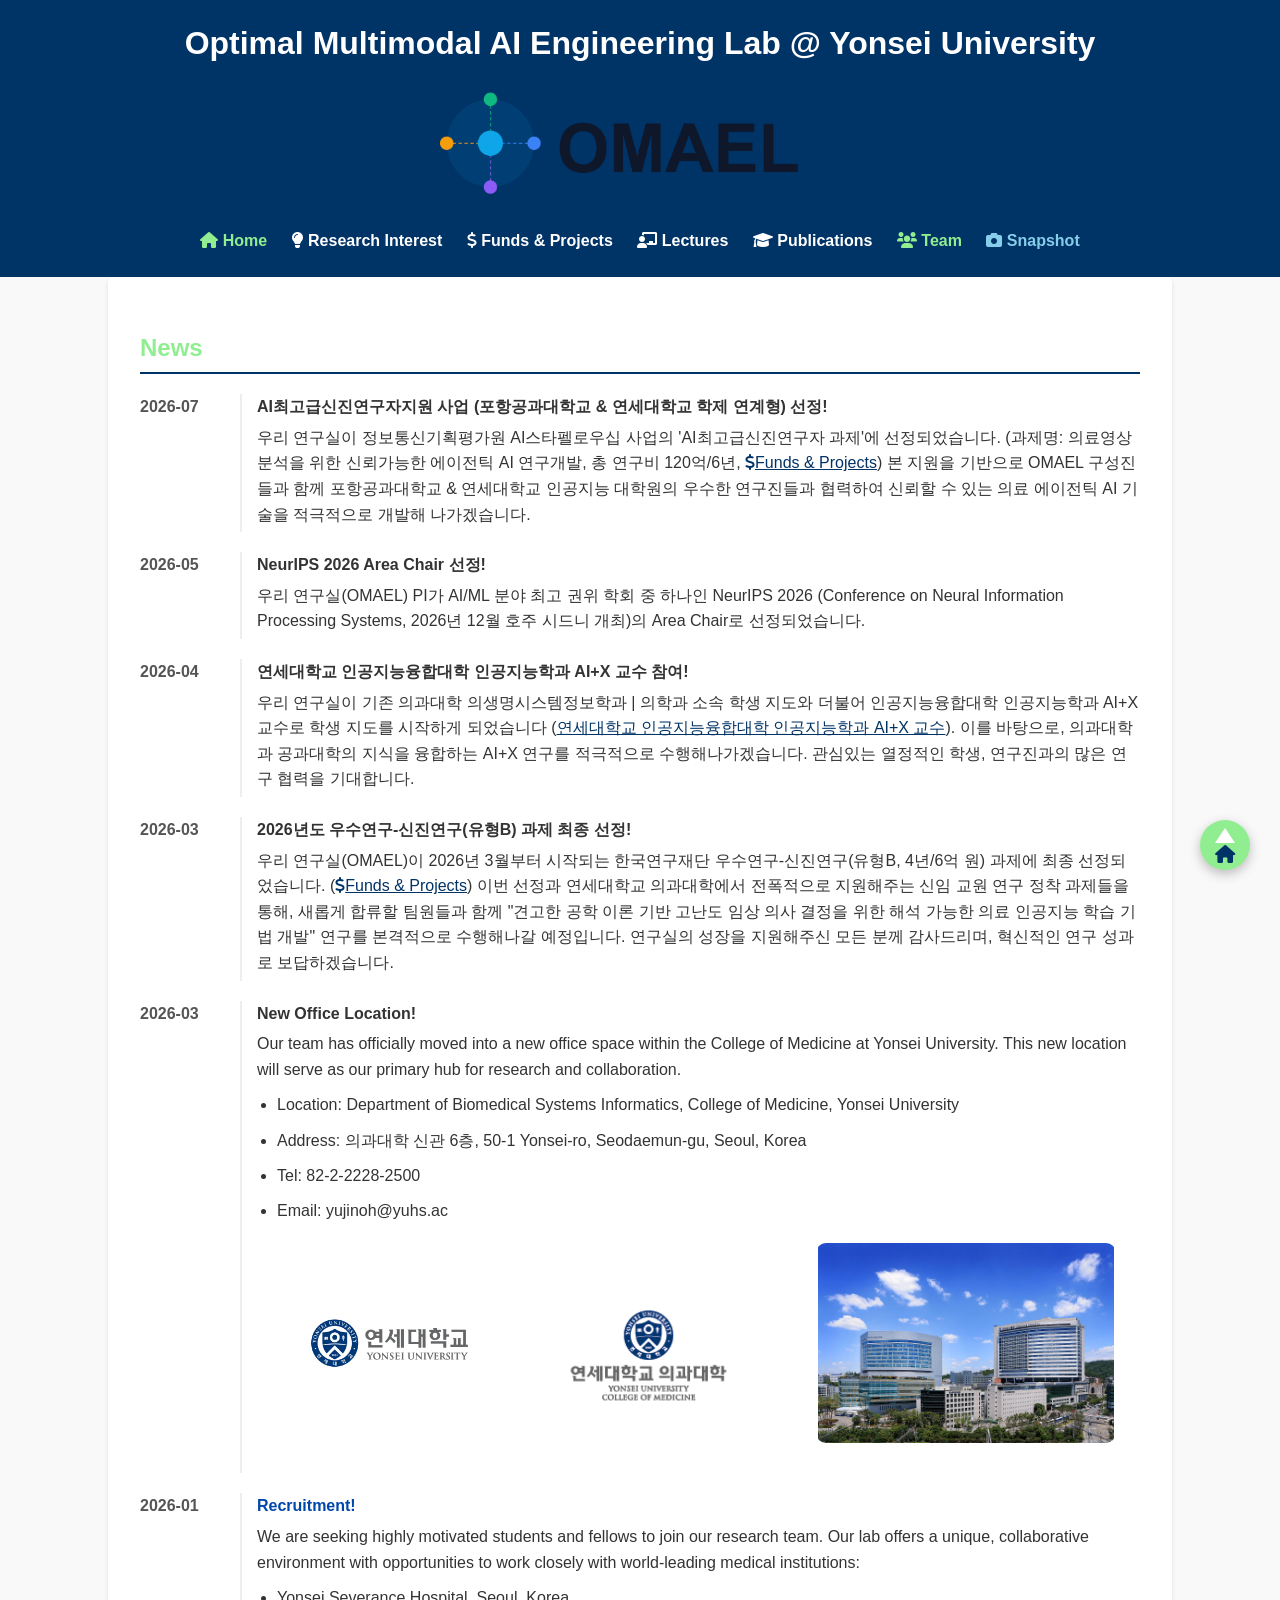
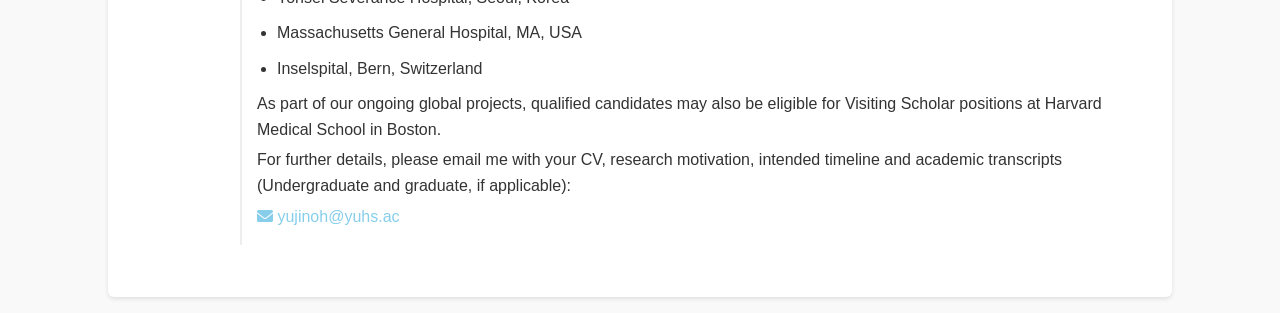
==== commit 328d065d: "Update index.html" ====
--- a/index.html
+++ b/index.html
@@ -34,9 +34,9 @@
         2026-07
       </div>
       <div style="padding-left: 15px; border-left: 2px solid #eee;">
-        <strong>OMAEL, 포항공과대학교 & 연세대학교 학제 연계형 AI최고급신진연구자지원 사업 선정! </strong>
+        <strong>AI최고급신진연구자지원 사업 (포항공과대학교 & 연세대학교 학제 연계형) 선정! </strong>
         <p style="margin: 5px 0;">
-          우리 연구실이 정보통신기획평가원 AI스타펠로우십 사업의 'AI최고급신진연구자 과제'에 선정되었습니다. (과제명: 의료영상 분석을 위한 신뢰가능한 에이전틱 AI 연구개발, 총 연구비 120억/6년, <a href="#funds"><i class="fas fa-dollar-sign"></i>Funds & Projects</a>) 본 지원을 기반을로 OMAEL 구성진들과 함께 포항공과대학교 & 연세대학교 인공지능 대학원의 우수한 연구진들과 협력하여 신뢰할 수 있는 의료 에이전틱 AI 기술을 적극적으로 개발해 나가겠습니다. </p>
+          우리 연구실이 정보통신기획평가원 AI스타펠로우십 사업의 'AI최고급신진연구자 과제'에 선정되었습니다. (과제명: 의료영상 분석을 위한 신뢰가능한 에이전틱 AI 연구개발, 총 연구비 120억/6년, <a href="#funds"><i class="fas fa-dollar-sign"></i>Funds & Projects</a>) 본 지원을 기반으로 OMAEL 구성진들과 함께 포항공과대학교 & 연세대학교 인공지능 대학원의 우수한 연구진들과 협력하여 신뢰할 수 있는 의료 에이전틱 AI 기술을 적극적으로 개발해 나가겠습니다. </p>
       </div>     
     </li>
     
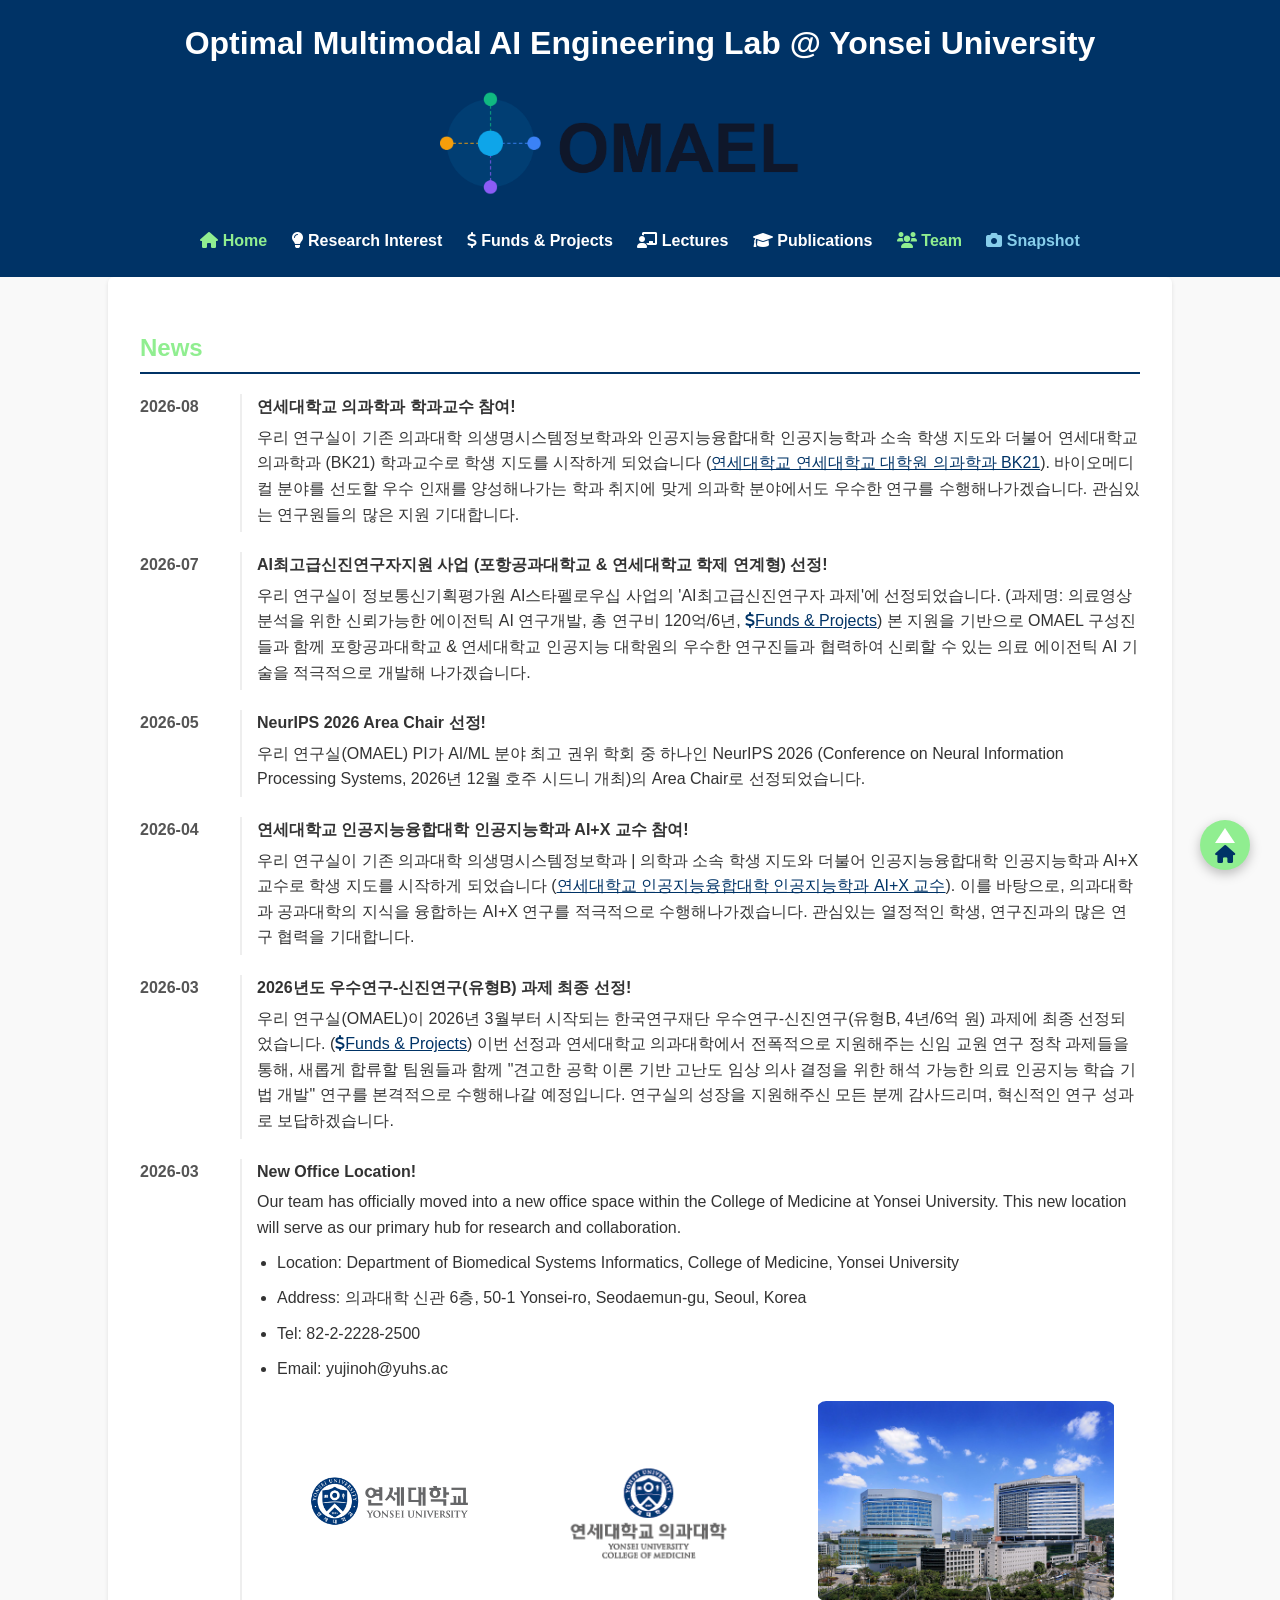
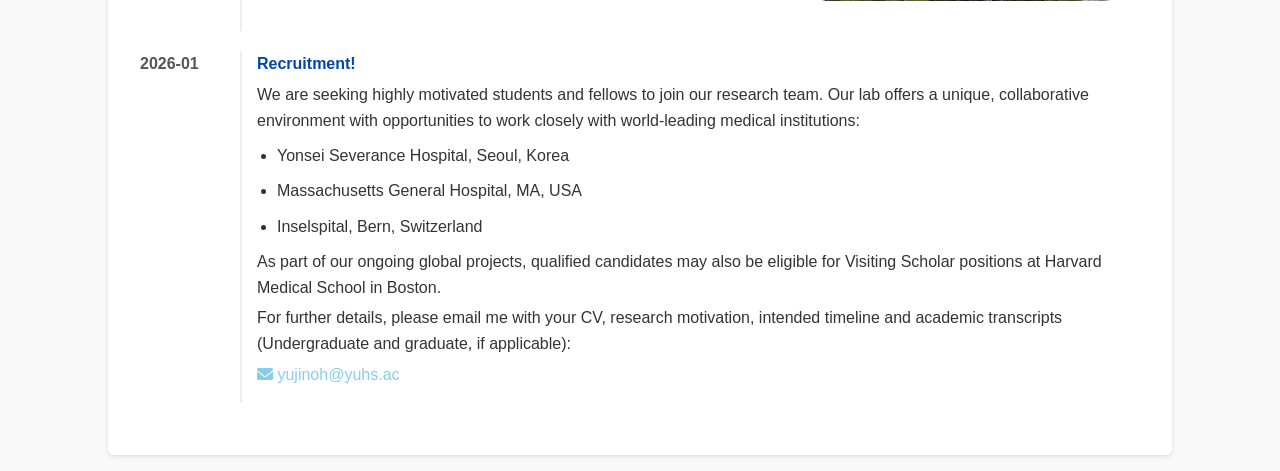
==== commit 5b140b02: "Update index.html" ====
--- a/index.html
+++ b/index.html
@@ -28,6 +28,17 @@
 <section id="news">
   <h2>News</h2>
   <ul style="list-style-type: none; padding-left: 0;">
+
+    <li style="display: flex; margin-bottom: 20px; align-items: baseline;">
+      <div style="min-width: 100px; font-weight: bold; color: #555;">
+        2026-08
+      </div>
+      <div style="padding-left: 15px; border-left: 2px solid #eee;">
+        <strong>연세대학교 의과학과 학과교수 참여! </strong>
+        <p style="margin: 5px 0;">우리 연구실이 기존 의과대학 의생명시스템정보학과와 인공지능융합대학 인공지능학과 소속 학생 지도와 더불어 연세대학교 의과학과 (BK21) 학과교수로 학생 지도를 시작하게 되었습니다 (<a href="https://bk21-medsci.yonsei.ac.kr/ko/">연세대학교 연세대학교 대학원 의과학과 BK21</a>).
+          바이오메디컬 분야를 선도할 우수 인재를 양성해나가는 학과 취지에 맞게 의과학 분야에서도 우수한 연구를 수행해나가겠습니다. 관심있는 연구원들의 많은 지원 기대합니다.</p>
+      </div>     
+    </li>
 
     <li style="display: flex; margin-bottom: 20px; align-items: baseline;">
       <div style="min-width: 100px; font-weight: bold; color: #555;">
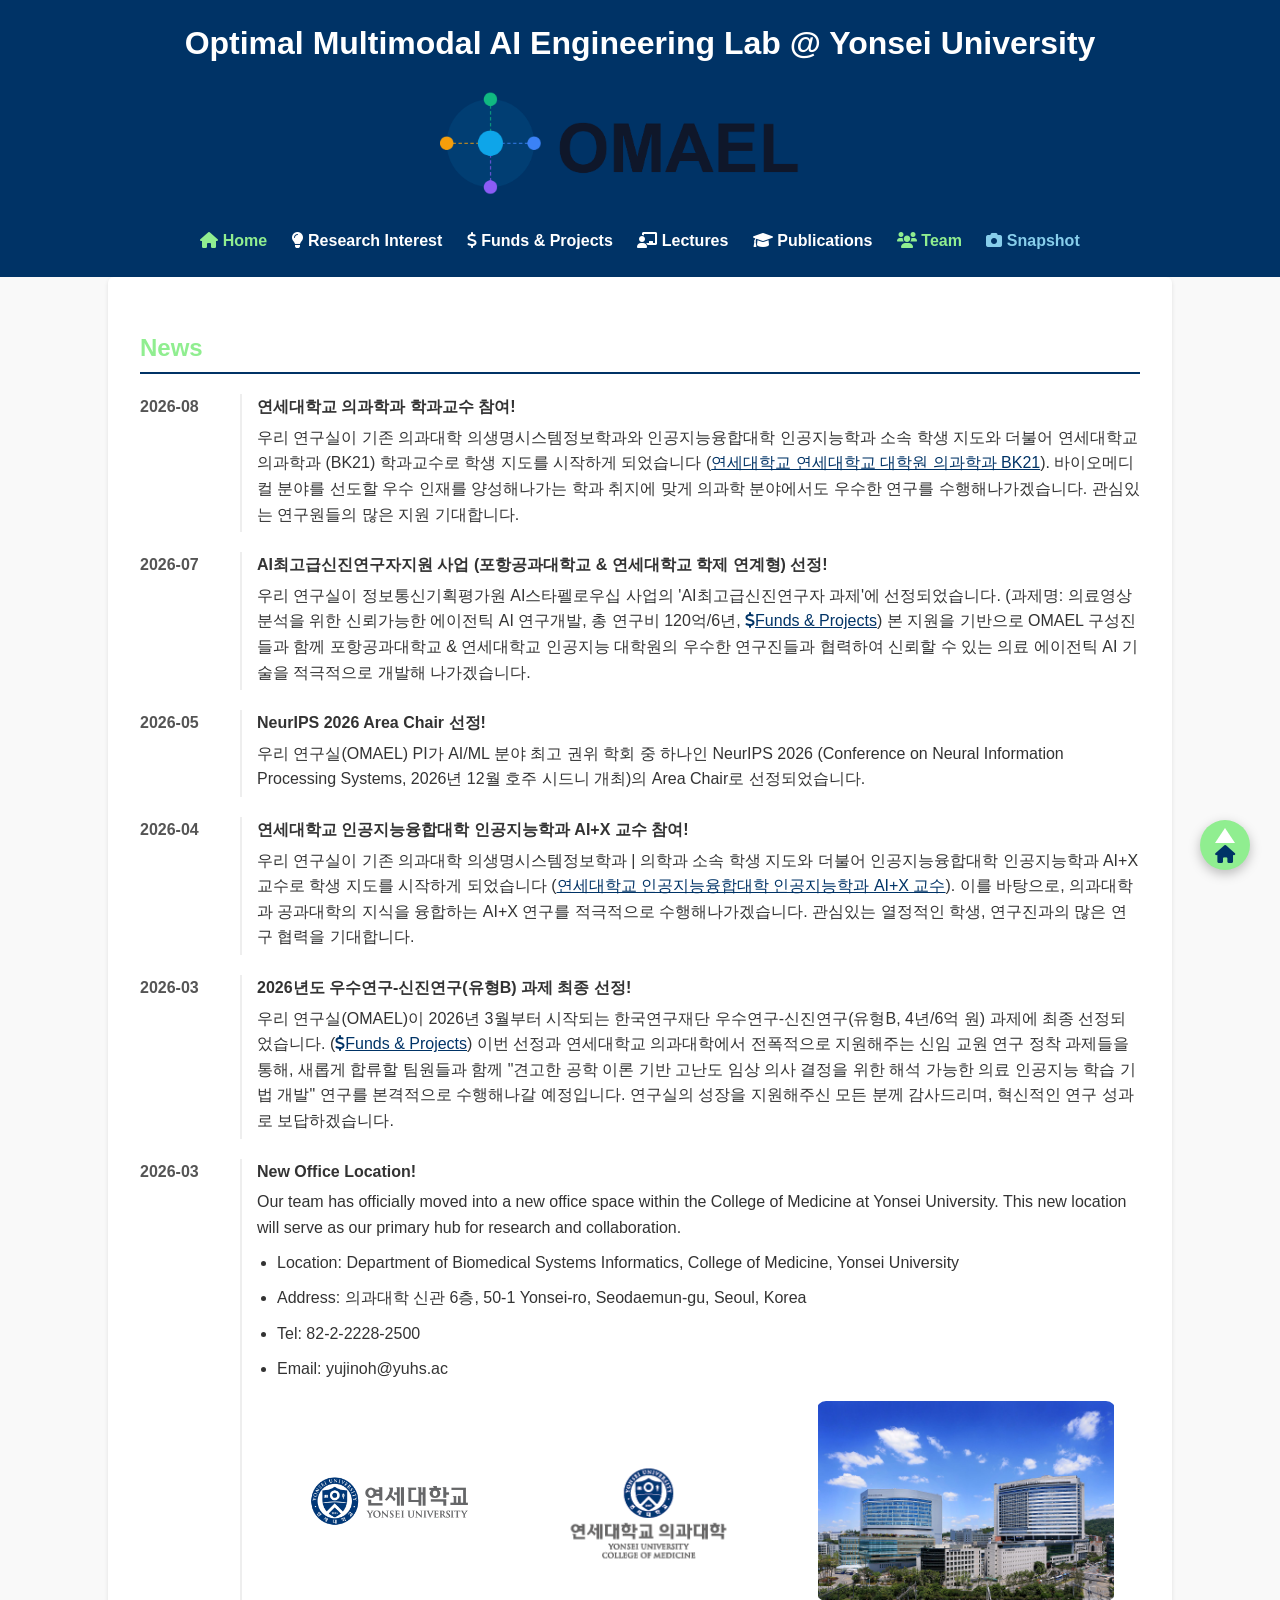
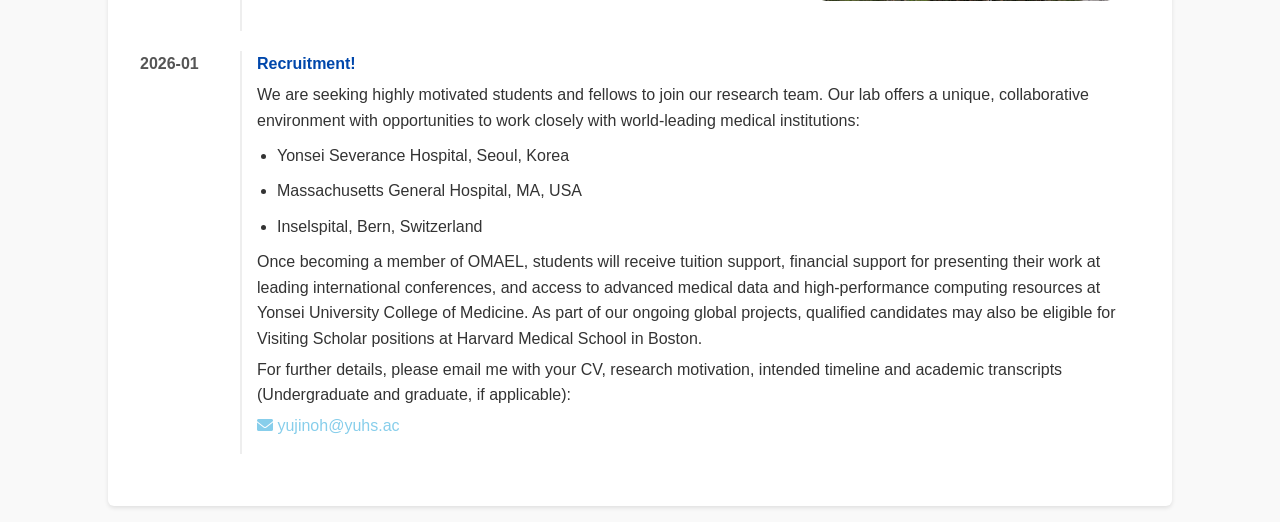
==== commit 6130f761: "Enhance OMAEL membership benefits description Updated the paragraph to include information about tui" ====
--- a/index.html
+++ b/index.html
@@ -129,7 +129,7 @@
           <li>Massachusetts General Hospital, MA, USA</li>
           <li>Inselspital, Bern, Switzerland</li>
         </ul>
-        <p style="margin: 5px 0;">As part of our ongoing global projects, qualified candidates may also be eligible for Visiting Scholar positions at Harvard Medical School in Boston.</p>
+        <p style="margin: 5px 0;">Once becoming a member of OMAEL, students will receive tuition support, financial support for presenting their work at leading international conferences, and access to advanced medical data and high-performance computing resources at Yonsei University College of Medicine. As part of our ongoing global projects, qualified candidates may also be eligible for Visiting Scholar positions at Harvard Medical School in Boston.</p>
         <p style="margin: 5px 0;">
            For further details, please email me with your CV, research motivation, intended timeline and academic transcripts (Undergraduate and graduate, if applicable):  <div class="contact-info"><i class="fas fa-envelope" style="color: #87CEEB;"></i> yujinoh@yuhs.ac</div></p>
       </div>     
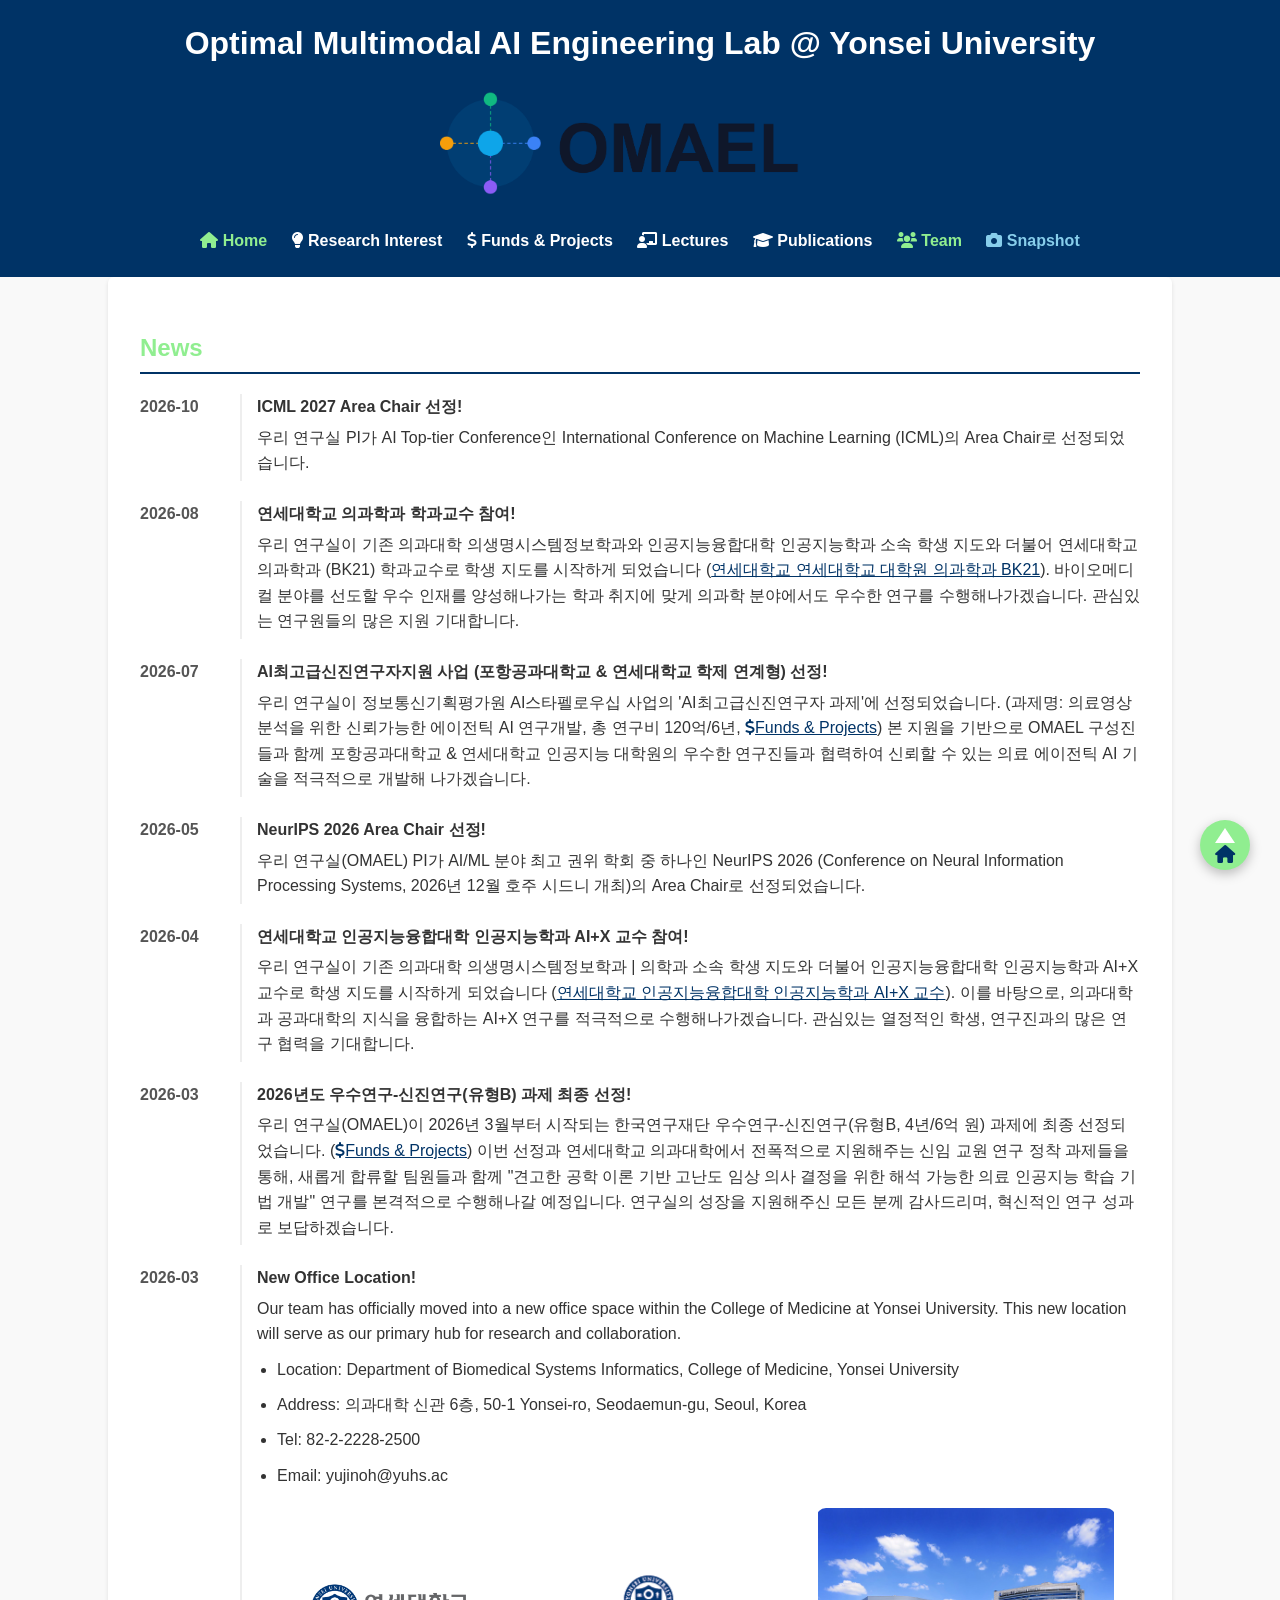
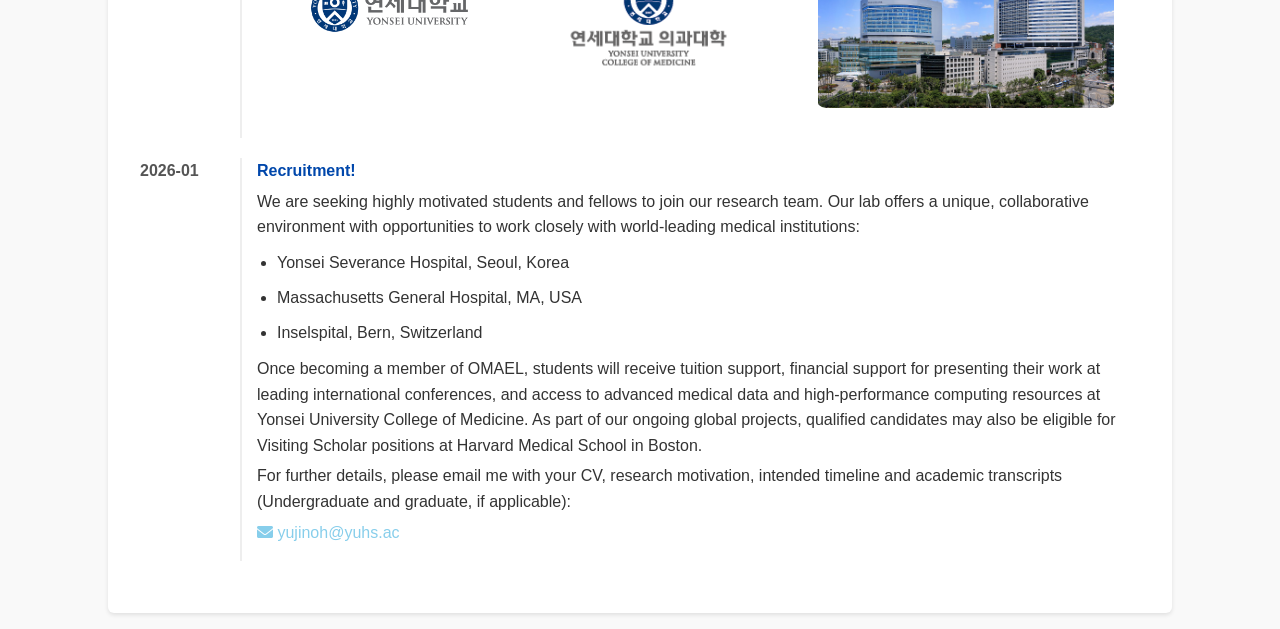
==== commit 4d61be03: "Update index.html" ====
--- a/index.html
+++ b/index.html
@@ -28,6 +28,16 @@
 <section id="news">
   <h2>News</h2>
   <ul style="list-style-type: none; padding-left: 0;">
+
+    <li style="display: flex; margin-bottom: 20px; align-items: baseline;">
+      <div style="min-width: 100px; font-weight: bold; color: #555;">
+        2026-10
+      </div>
+      <div style="padding-left: 15px; border-left: 2px solid #eee;">
+        <strong>ICML 2027 Area Chair 선정! </strong>
+        <p style="margin: 5px 0;">우리 연구실 PI가 AI Top-tier Conference인 International Conference on Machine Learning (ICML)의 Area Chair로 선정되었습니다. </p>
+      </div>     
+    </li>
 
     <li style="display: flex; margin-bottom: 20px; align-items: baseline;">
       <div style="min-width: 100px; font-weight: bold; color: #555;">
--- a/style.css
+++ b/style.css
@@ -222,7 +222,32 @@
 .home-icon {
   font-size: 18px;
 }
-
+#lecture > ul.lecture-list > li.lecture-row {
+  display: flex;
+  align-items: flex-start;
+  margin-bottom: 20px;
+}
+#lecture .lecture-title {
+  flex: 0 0 300px;
+  font-weight: bold;
+  color: #555;
+}
+#lecture .lecture-details {
+  flex: 1;
+  min-width: 0;
+  padding-left: 15px;
+  border-left: 2px solid #eee;
+  word-break: keep-all;
+  overflow-wrap: break-word;
+}
+@media (max-width: 700px) {
+  #lecture > ul.lecture-list > li.lecture-row {
+    display: block;
+  }
+  #lecture .lecture-title {
+    margin-bottom: 8px;
+  }
+}
 /* Mobile Adjustments */
   @media only screen and (max-width: 600px) {
     #backToTop {
@@ -256,60 +281,6 @@
     gap: 30px;
   }
 
-  @media (max-width: 600px) {
-    .snapshot-grid {
-      grid-template-columns: 1fr;
-      gap: 20px; 
-    }
-  
-    .snapshot-item img {
-      height: 200px; 
-    }
-  }
-
-  .snapshot-item {
-    background: #fff;
-    border-radius: 12px;
-    overflow: hidden;
-    box-shadow: 0 10px 20px rgba(0,0,0,0.05);
-    transition: transform 0.3s ease, box-shadow 0.3s ease;
-    display: flex;
-    flex-direction: column;
-  }
-  .snapshot-item:hover {
-    transform: translateY(-8px);
-    box-shadow: 0 15px 30px rgba(0,0,0,0.1);
-  }
-
-  .snapshot-item img {
-    width: 100%;
-    height: 240px; 
-    object-fit: cover; 
-    display: block;
-  }
-
-  .snapshot-info {
-    padding: 20px;
-    flex-grow: 1;
-  }
-  .snapshot-date {
-    color: #87CEEB; /* Sky Blue Date */
-    font-size: 0.85rem;
-    font-weight: bold;
-    display: block;
-    margin-bottom: 8px;
-  }
-  .snapshot-info h3 {
-    margin: 0 0 10px 0;
-    font-size: 1.2rem;
-    color: #003366;
-  }
-  .snapshot-info p {
-    margin: 0;
-    font-size: 0.85rem;
-    color: #666;
-    line-height: 1.5;
-  }
 
 .team-list {
   list-style: none;
@@ -344,11 +315,14 @@
 
 .member-photo {
   width: 100%;
+  aspect-ratio: 3 / 4;  
   height: auto;
-  border-radius: 4px;
+  border-radius: 15px;
   display: block;
   margin-bottom: 10px;
   box-shadow: 0 2px 5px rgba(0,0,0,0.1);
+  object-fit: cover;
+  object-position: center top;
 }
 
 .member-name {
@@ -587,9 +561,9 @@
 }
 .team-card .member-photo {
   width: 90px !important;
-  height: 120px !important;
+  height: 125px !important;
   object-fit: cover;
-  border-radius: 50%;
+  border-radius: 20px;
   margin: 0 !important;
   box-shadow: 0 2px 5px rgba(0,0,0,0.1);
   grid-row: span 2;
@@ -725,3 +699,92 @@
   .team-member.pi-compact .member-details .role { font-size: 0.65rem; }
   .team-member.pi-compact .member-details .duration { font-size: 0.65rem; }
 }
+
+
+.snapshot-item {
+  background: #fff;
+  border-radius: 12px;
+  overflow: hidden;
+  box-shadow: 0 10px 20px rgba(0,0,0,0.05);
+  transition: transform 0.3s ease, box-shadow 0.3s ease;
+  display: flex;
+  flex-direction: column;
+
+}
+.snapshot-item:hover {
+  transform: translateY(-8px);
+  box-shadow: 0 15px 30px rgba(0,0,0,0.1);
+}
+.snapshot-item img {
+  width: 100%;
+  height: 240px;
+  object-fit: cover;
+  display: block;
+}
+.snapshot-info {
+  padding: 20px;
+  flex-grow: 1;
+}
+.snapshot-date {
+  color: #87CEEB;
+  font-size: 0.85rem;
+  font-weight: bold;
+  display: block;
+  margin-bottom: 8px;
+}
+.snapshot-info h3 {
+  margin: 0 0 10px 0;
+  font-size: 1.2rem;
+  color: #003366;
+}
+.snapshot-info p {
+  margin: 0;
+  font-size: 0.85rem;
+  color: #666;
+  line-height: 1.5;
+}
+
+/* Desktop featured card */
+.snapshot-item.featured {
+  grid-column: span 3;
+  grid-row: span 2;
+  display: flex;
+  flex-direction: column;
+}
+.snapshot-item.featured img {
+  width: 100%;
+  flex: 1;
+  min-height: 0;
+  object-fit: cover;
+}
+.snapshot-item.featured .snapshot-info {
+  flex: 0 0 auto;
+}
+
+@media (max-width: 600px) {
+  .snapshot-grid {
+    grid-template-columns: 1fr;
+    gap: 20px;
+  }
+  .snapshot-item {
+    grid-column: span 1;
+    grid-row: auto;
+  }
+  .snapshot-item img {
+    height: 220px;
+    flex: none;
+  }
+  .snapshot-item.featured {
+    grid-column: span 1;
+    grid-row: auto;
+  }
+
+  .snapshot-item.featured img {
+    height: 260px;
+    flex: none;
+    object-fit: cover;
+  }
+  .snapshot-info {
+    padding: 16px;
+  }
+}
